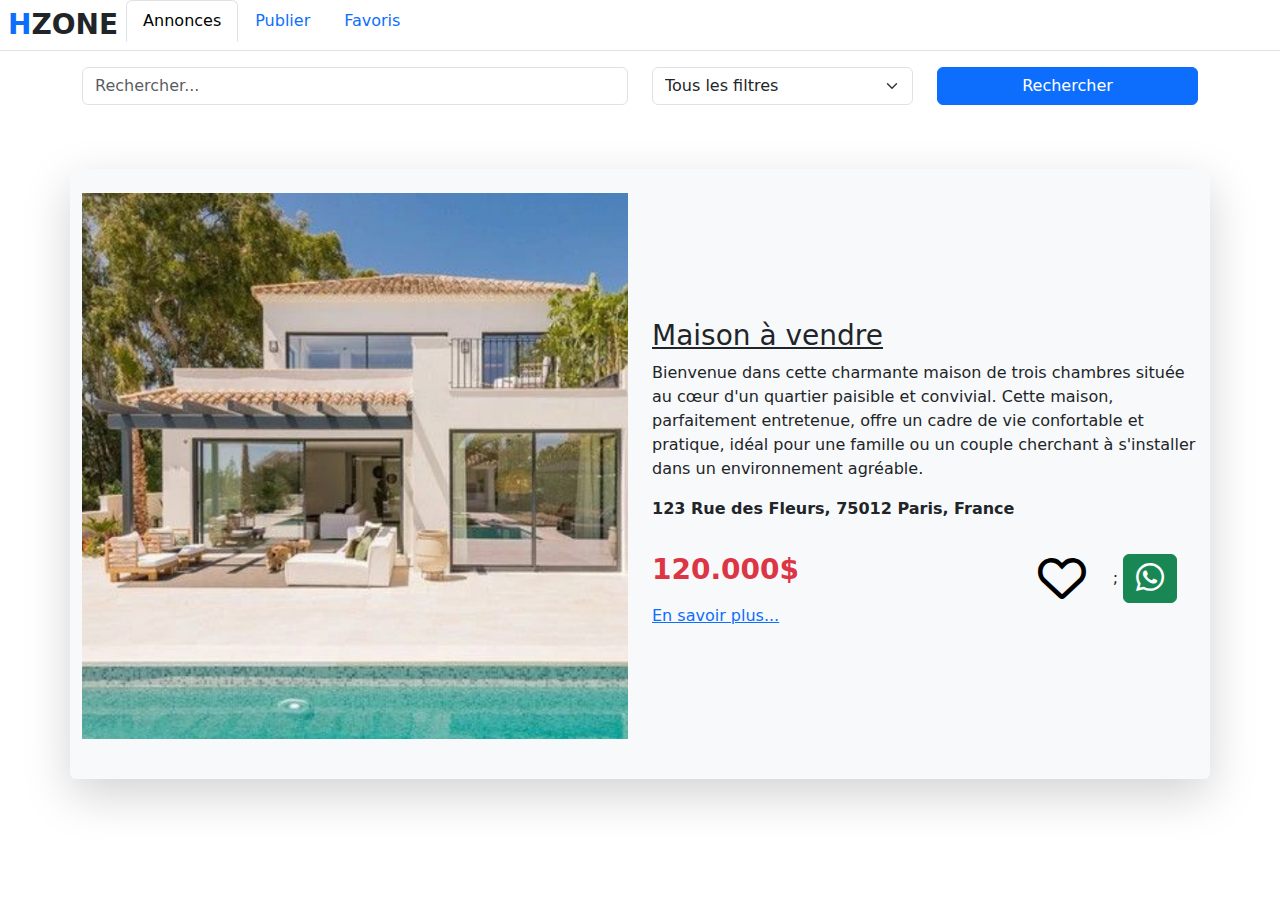
==== accueil.html @ 01813826 "Ajout de la page développer des annonces et du bouton whatsapp" ====
<!DOCTYPE html>
<html lang="fr">
<head>
  <meta charset="UTF-8">
  <meta name="viewport" content="width=device-width, initial-scale=1.0">
  <title>Accueil</title>
  <link rel="stylesheet" href="https://cdnjs.cloudflare.com/ajax/libs/animate.css/4.1.1/animate.min.css"/> <!--animated.CSS-->
  <link rel="stylesheet" href="https://cdnjs.cloudflare.com/ajax/libs/font-awesome/6.0.0-beta3/css/all.min.css"> <!--font awesome-->
  <link href="https://cdn.jsdelivr.net/npm/bootstrap@5.2.3/dist/css/bootstrap.min.css" rel="stylesheet">
  <link rel="icon" href="css/images/HZONE.png">
</head>
<body>
  <div class="container-fluid">
    <!-- Nav tabs -->
   <div class="row d-flex flex-row">
    <ul class="nav nav-tabs" id="myTab" role="tablist">
        <li class="m-2"><span class="h1 fs-3 w-100 fw-bold w-100"><span class="text-primary">H</span>ZONE</span></li>
      <li class="nav-item" role="presentation">
        <a class="nav-link active" id="annonces-tab" data-bs-toggle="tab" href="#annonces" role="tab" aria-controls="annonces" aria-selected="true">Annonces</a>
      </li>
      <li class="nav-item" role="presentation">
        <a class="nav-link" id="publier-tab" data-bs-toggle="tab" href="#publier" role="tab" aria-controls="publier" aria-selected="false">Publier</a>
      </li>
      <li class="nav-item" role="presentation">
        <a class="nav-link" id="favoris-tab" data-bs-toggle="tab" href="#favoris" role="tab" aria-controls="favoris" aria-selected="false">Favoris</a>
      </li>
    </ul>
   </div>

    <!-- Tab panes -->
    <div class="tab-content" id="myTabContent">
      <!--Les annonces en ligne-->
      <div class="tab-pane fade show active container p-0" id="annonces" role="tabpanel" aria-labelledby="annonces-tab">
         <!--la barre de recherche et filtre-->
        <div class="container-fluid mt-3 ">
          <div class="row md-3">
            <div class="col-sm-6">
              <input class="form-control mb-3" type="text" id="searchInput" placeholder="Rechercher...">
            </div>
            <div class="col-sm-3">
              <select class="form-select mb-3" id="filterSelect">
                <option value="">Tous les filtres</option>
                <option value="option1">Filtre 1</option>
                <option value="option2">Filtre 2</option>
                <option value="option3">Filtre 3</option>
              </select>
            </div>
            <div class="col-sm-3">
              <button class="btn btn-primary w-100" id="searchButton">Rechercher</button>
            </div>
          </div>
      
          <div id="resultContainer">
            <!-- Résultats de la recherche seront affichés ici -->
          </div>
        </div>

        <!--Affichage des annonces-->
        <div class="container mt-5  p-0">
          <!--Modèle annonces des ventes-->
          <div class="container-fluid container-annonces w-100 p-0 d-flex align-items-center flex-column">
            <div class="row bg-light container p-0 shadow-lg mb-3 pt-4 pb-4 rounded">
              <!--l'image-->
              <div class="col-md-6 mb-3">
                <img src="css/images/maison vacance.jpg" alt="" class="image-responsive w-100">
              </div>
              <!--la description-->
              <div class="col-md-6 d-flex  justify-content-center flex-column">
                <div class="row">
                    <h3 id="intitulé" class="text-decoration-underline">Maison à vendre</h3>
                  <p id="description">
                    Bienvenue dans cette charmante maison de trois chambres située au cœur d'un quartier paisible et convivial.
                    Cette maison, parfaitement entretenue, offre un cadre de vie confortable et pratique, idéal pour une famille ou un couple cherchant à s'installer dans un environnement agréable.
                  </p>
  
                  <p id="addresse" class="fw-bold">123 Rue des Fleurs, 75012 Paris, France</p>
                </div>
              <div class="row pt-3">
                <div class="col-8">
                  <h3 id="prix" class="text-danger fw-bold">120.000$</h3>
               </div>
               <div class="col-4 d-flex align-items-center justify-content-center">
                 <button id="likeButton" class="border-0 bg-light not-liked">
                  <i class="far fa-heart text-black fa-3x" id="likeButtonIcon"></i>
                </button>
                <div class="container text-center"> ;
                  <a href="#" id="whatsapp-share" class="btn btn-success"> 
                    <i class="fab fa-whatsapp fa-2x"></i>
                  </a>
                </div>
               </div>
              </div>
                <a href="annonces.html">En savoir plus...</a>
          
              </div>
            </div>
  
  
            <!--Modèle annonces de location-->
            <div class="row"></div>
          </div>
        </div>
      </div>

      <!--Mettre en ligne une annonces-->
      <div class="tab-pane fade container p-3" id="publier" role="tabpanel" aria-labelledby="publier-tab">
        <div class="row">
          <label for="options" class="fw-bold">Vendre ou Louer</label>
          <select name="options" id="options" class="form-select">
            <option value="" selected>Voulez-vous vendre ou mettre en location</option>
            <option value="louer">Louer</option>
            <option value="vendre">Vendre</option>
          </select>
        </div>

        <!--Description des caractéristiques de bien à mettre en ligne-->
        <div class="row mt-2" style="display:none" id="divOptionLocation">
          <label for="options" class="fw-bold">Quel type de bien voulez-vous mettre en location</label>
          <select name="optionLocation" id="optionLocation" class="form-select">
            <option value="" selected>Choisissez...</option>
            <option value="chambre">Chambre</option>
            <option value="maison">Maison</option>
            <option value="appartement">Appartement</option>
            <option value="autre">autre</option>
          </select>
        </div>
        <div class="row" id="formPublication">
          
          
          
        </div>

      </div>

      <!--Voir mes favoris-->
      <div class="tab-pane fade container" id="favoris" role="tabpanel" aria-labelledby="favoris-tab">
        <p>Contenu de l'onglet Favoris.</p>
      </div>
    </div>
  </div>

  <script src="https://cdn.jsdelivr.net/npm/bootstrap@5.2.3/dist/js/bootstrap.bundle.min.js"></script> <!--le script bootstrap-->
  <script src="https://code.jquery.com/jquery-3.7.1.min.js"></script> <!--Jquery-->

  <script>

    //affectation des variables
    const formPublication = document.getElementById("formPublication");
    const options = document.getElementById("options");
    const optionLocation = document.getElementById("optionLocation");
    const divOptionLocation = document.getElementById("divOptionLocation");
    const likeButton = document.getElementById("likeButton");
    const likeButtonIcon = document.getElementById("likeButtonIcon")
    document.getElementById('whatsapp-share').addEventListener('click', function() { const url = window.location.href; // URL actuelle de la page 
    const text = "Check this out: "; 
    const message = `${text}${url}`; 
    const whatsappURL = `https://wa.me/?text=${encodeURIComponent(message)}`;
    window.open(whatsappURL, '_blank'); });


    //definition des fonctions
    const likeOrUnlike = ()=>{
      likeButtonIcon.addEventListener('click', function(){
        let isLiked = likeButton.classList.contains("not-liked");
        if(isLiked){
        likeButton.classList.remove("not-liked");
        likeButton.classList.add('liked');
        likeButtonIcon.classList.remove("far", 'text-black');
        likeButtonIcon.classList.add("fas", "text-danger");
      }else{
        likeButton.classList.remove('liked');
        likeButton.classList.add("not-liked");
        likeButtonIcon.classList.remove("fas", "text-danger");
        likeButtonIcon.classList.add("far", 'text-black');
      }
      })
    }

    

    const formVente = () => {
      formPublication.innerHTML =`<div class="container mt-5"> 
            <h2>Formulaire de Mise en Vente</h2> 
            <form> 
              <!-- Adresse --> 
              <div class="mb-3"> 
                <label for="address" class="form-label">Adresse</label>
                <input type="text" class="form-control" id="address" placeholder="Entrez l'adresse complète" required>
              </div>
              <!-- Prix -->
              <div class="mb-3">
                <label for="price" class="form-label">Prix</label>
                <input type="number" class="form-control" id="price" placeholder="Entrez le prix demandé en dollars" required>
              </div>
              <!-- Type de Propriété -->
              <div class="mb-3">
                <label for="propertyType" class="form-label">Type de Propriété</label>
                <select class="form-select" id="propertyType" required>
                  <option value="">Choisissez...</option>
                  <option value="maison_individuelle">Maison Individuelle</option>
                  <option value="appartement">Appartement</option>
                  <option value="duplex">Duplex</option>
                  <option value="chambre">Chambre</option>
                  <option value="autre">autre</option>
                </select>
              </div>
              <!-- Superficie -->
              <div class="mb-3">
                <label for="superficie" class="form-label">Superficie (en m²)</label>
                <input type="number" class="form-control" id="superficie" placeholder="Entrez la superficie" required>
              </div>
              <!-- Nombre de Chambres -->
               <div class="mb-3">
                <label for="chambres" class="form-label">Nombre de Chambres</label>
                <input type="number" class="form-control" id="chambres" placeholder="Entrez le nombre de chambres" required>
              </div>
              <!-- Nombre de Salles de Bain -->
               <div class="mb-3">
                <label for="sallesBain" class="form-label">Nombre de Salles de Bain</label>
                <input type="number" class="form-control" id="sallesBain" placeholder="Entrez le nombre de salles de bain" required>
              </div>
              <!-- Agencement -->
              <div class="mb-3">
                <label for="agencement" class="form-label">Agencement</label>
                <textarea class="form-control" id="agencement" rows="3" placeholder="Décrivez l'agencement des pièces" required></textarea>
              </div> <!-- Espaces Extérieurs --> <div class="mb-3"> <label for="espacesExt" class="form-label">Espaces Extérieurs</label>
                <textarea class="form-control" id="espacesExt" rows="3" placeholder="Décrivez les espaces extérieurs (jardin, terrasse, etc.)" required></textarea>
              </div>
              <!-- Quartier -->
              <div class="mb-3">
                <label for="quartier" class="form-label">Quartier</label>
                <input type="text" class="form-control" id="quartier" placeholder="Donnez uniquement le nom du quartier" required>
              </div>
              <!-- Photos -->
              <div class="mb-3">
                <label for="photos" class="form-label">Photos</label>
                <input type="file" class="form-control" id="photos" multiple required>
              </div>
              <!-- Numéro propriétaire --> 
              <div class="mb-3"> 
                <label for="address" class="form-label">Numéro de téléphone</label>
                <input type="tel" class="form-control" id="numTelPro" placeholder="Entre le numéro de téléphone sur lequel vous receverez le virement" required>
              </div>
              <!-- Bouton de Soumission -->
               <button type="submit" class="btn btn-primary">Soumettre</button>
              </form>
            </div>`;
    }

    const locationChambre = ()=>{
      formPublication.innerHTML = `
  <div class="container mt-5">
    <h2>Formulaire de Location de Chambre d'Hôtel</h2>
    <form>
      <!-- Nom de l'Hôtel -->
      <div class="mb-3">
        <label for="hotelName" class="form-label">Nom de l'Hôtel</label>
        <input type="text" class="form-control" id="hotelName" placeholder="Entrez le nom de l'hôtel" required>
      </div>
      
      <!-- Adresse -->
      <div class="mb-3">
        <label for="address" class="form-label">Adresse</label>
        <input type="text" class="form-control" id="address" placeholder="Entrez l'adresse complète" required>
      </div>
      
      <!-- Numéro de Téléphone -->
      <div class="mb-3">
        <label for="phone" class="form-label">Numéro de Téléphone</label>
        <input type="tel" class="form-control" id="phone" placeholder="Entrez le numéro de téléphone sur lequel doit s'effectuer le virement" required>
      </div>
      
      <!-- Prix par Nuit -->
      <div class="mb-3">
        <label for="price" class="form-label">Prix par Nuit</label>
        <input type="number" class="form-control" id="price" placeholder="Entrez le prix par nuit" required>
      </div>
      
      <!-- Type de Chambre -->
      <div class="mb-3">
        <label for="roomType" class="form-label">Type de Chambre</label>
        <select class="form-select" id="roomType" required>
          <option value="">Choisissez...</option>
          <option value="standard">Standard</option>
          <option value="deluxe">Deluxe</option>
          <option value="suite">Suite</option>
        </select>
      </div>
      
      <!-- Superficie -->
      <div class="mb-3">
        <label for="superficie" class="form-label">Superficie (en m²)</label>
        <input type="number" class="form-control" id="superficie" placeholder="Entrez la superficie" required>
      </div>
      
      <!-- Nombre de Lits -->
      <div class="mb-3">
        <label for="beds" class="form-label">Nombre de Lits</label>
        <input type="number" class="form-control" id="beds" placeholder="Entrez le nombre de lits" required>
      </div>
      
      <!-- Capacité d'Accueil -->
      <div class="mb-3">
        <label for="capacity" class="form-label">Capacité d'Accueil</label>
        <input type="number" class="form-control" id="capacity" placeholder="Nombre maximal de personnes" required>
      </div>
      
      <!-- Photos -->
      <div class="mb-3">
        <label for="photos" class="form-label">Photos</label>
        <input type="file" class="form-control" id="photos" multiple required>
      </div>
      
      <!-- Bouton de Soumission -->
      <button type="submit" class="btn btn-primary">Soumettre</button>
    </form>
  </div>`
      
    }

   options.addEventListener("change", ()=>{
    divOptionLocation.style.display = 'none'
    formPublication.innerHTML = ``
    if(options.value==="vendre"){
      formVente()
      $(document).ready(function() { setTimeout(function() { $("#formPublication").addClass("animate__animated animate__fadeInUp"); }, 1);  }); //afficher le formulaire de vente
    }else if(options.value==="louer"){
      divOptionLocation.style.display = "block";
      $(document).ready(function() { setTimeout(function() { $("#optionLocation").addClass("animate__animated animate__fadeInUp"); }, 10);  }); //affiche le formulaire du bien de location
      optionLocation.addEventListener("change", ()=>{
        if(optionLocation.value==="chambre"){
        locationChambre();
        $(document).ready(function() { setTimeout(function() { $("#formPublication").addClass("animate__animated animate__fadeInUp"); }, 10);  }); //affiche la location de chambre
      }
      })
    }
   })

   

   $(document).ready(function() {
      $("#searchButton").click(function() {
        const searchTerm = $("#searchInput").val();
        const filterOption = $("#filterSelect").val();

        // Logique pour filtrer les résultats
        console.log("Recherche:", searchTerm, "Filtre:", filterOption);

        // Affiche les résultats filtrés
        $("#resultContainer").html(`<p>Résultats pour: "${searchTerm}" avec le filtre: "${filterOption}"</p>`);
      });
    });
    likeOrUnlike()
  </script>
</body>
</html>
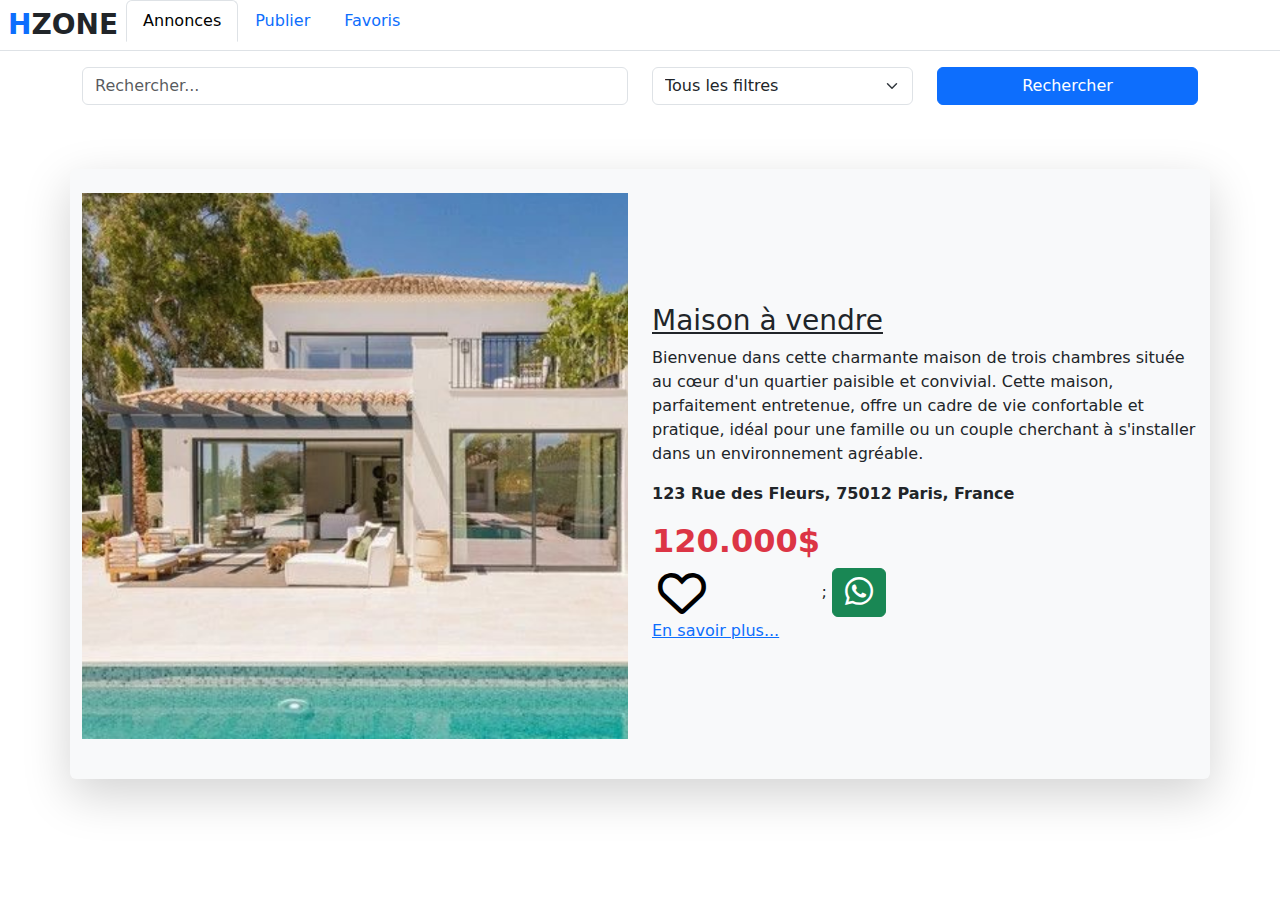
==== commit 2a2df284: "alignement des icones like and share, création du dossier javaScripts" ====
--- a/accueil.html
+++ b/accueil.html
@@ -75,20 +75,28 @@
   
                   <p id="addresse" class="fw-bold">123 Rue des Fleurs, 75012 Paris, France</p>
                 </div>
-              <div class="row pt-3">
-                <div class="col-8">
-                  <h3 id="prix" class="text-danger fw-bold">120.000$</h3>
+              <div class="row  d-flex justify-content-center align-items-center flex-row">
+                <div class="col-md-6 w-100">
+                  <h3 id="prix" class="text-danger fw-bold fa-2x">120.000$</h3>
                </div>
-               <div class="col-4 d-flex align-items-center justify-content-center">
-                 <button id="likeButton" class="border-0 bg-light not-liked">
-                  <i class="far fa-heart text-black fa-3x" id="likeButtonIcon"></i>
-                </button>
-                <div class="container text-center"> ;
-                  <a href="#" id="whatsapp-share" class="btn btn-success"> 
-                    <i class="fab fa-whatsapp fa-2x"></i>
-                  </a>
+
+               <div class="col-md-6 w-100 container">
+                <div class="row">
+                  <div class="col-3">
+                    <button id="likeButton" class="border-0 bg-light not-liked">
+                      <i class="far fa-heart text-black fa-3x" id="likeButtonIcon"></i>
+                    </button>
+                  </div>
+                  <div class="col-3">
+                    <div class="text-center"> ;
+                      <a href="#" id="whatsapp-share" class="btn btn-success"> 
+                        <i class="fab fa-whatsapp fa-2x"></i>
+                      </a>
+                    </div>
+                  </div>
                 </div>
                </div>
+              
               </div>
                 <a href="annonces.html">En savoir plus...</a>
           
@@ -115,7 +123,7 @@
 
         <!--Description des caractéristiques de bien à mettre en ligne-->
         <div class="row mt-2" style="display:none" id="divOptionLocation">
-          <label for="options" class="fw-bold">Quel type de bien voulez-vous mettre en location</label>
+          <label for="optionLocation" class="fw-bold">Quel type de bien voulez-vous mettre en location</label>
           <select name="optionLocation" id="optionLocation" class="form-select">
             <option value="" selected>Choisissez...</option>
             <option value="chambre">Chambre</option>
@@ -142,215 +150,6 @@
   <script src="https://cdn.jsdelivr.net/npm/bootstrap@5.2.3/dist/js/bootstrap.bundle.min.js"></script> <!--le script bootstrap-->
   <script src="https://code.jquery.com/jquery-3.7.1.min.js"></script> <!--Jquery-->
 
-  <script>
-
-    //affectation des variables
-    const formPublication = document.getElementById("formPublication");
-    const options = document.getElementById("options");
-    const optionLocation = document.getElementById("optionLocation");
-    const divOptionLocation = document.getElementById("divOptionLocation");
-    const likeButton = document.getElementById("likeButton");
-    const likeButtonIcon = document.getElementById("likeButtonIcon")
-    document.getElementById('whatsapp-share').addEventListener('click', function() { const url = window.location.href; // URL actuelle de la page 
-    const text = "Check this out: "; 
-    const message = `${text}${url}`; 
-    const whatsappURL = `https://wa.me/?text=${encodeURIComponent(message)}`;
-    window.open(whatsappURL, '_blank'); });
-
-
-    //definition des fonctions
-    const likeOrUnlike = ()=>{
-      likeButtonIcon.addEventListener('click', function(){
-        let isLiked = likeButton.classList.contains("not-liked");
-        if(isLiked){
-        likeButton.classList.remove("not-liked");
-        likeButton.classList.add('liked');
-        likeButtonIcon.classList.remove("far", 'text-black');
-        likeButtonIcon.classList.add("fas", "text-danger");
-      }else{
-        likeButton.classList.remove('liked');
-        likeButton.classList.add("not-liked");
-        likeButtonIcon.classList.remove("fas", "text-danger");
-        likeButtonIcon.classList.add("far", 'text-black');
-      }
-      })
-    }
-
-    
-
-    const formVente = () => {
-      formPublication.innerHTML =`<div class="container mt-5"> 
-            <h2>Formulaire de Mise en Vente</h2> 
-            <form> 
-              <!-- Adresse --> 
-              <div class="mb-3"> 
-                <label for="address" class="form-label">Adresse</label>
-                <input type="text" class="form-control" id="address" placeholder="Entrez l'adresse complète" required>
-              </div>
-              <!-- Prix -->
-              <div class="mb-3">
-                <label for="price" class="form-label">Prix</label>
-                <input type="number" class="form-control" id="price" placeholder="Entrez le prix demandé en dollars" required>
-              </div>
-              <!-- Type de Propriété -->
-              <div class="mb-3">
-                <label for="propertyType" class="form-label">Type de Propriété</label>
-                <select class="form-select" id="propertyType" required>
-                  <option value="">Choisissez...</option>
-                  <option value="maison_individuelle">Maison Individuelle</option>
-                  <option value="appartement">Appartement</option>
-                  <option value="duplex">Duplex</option>
-                  <option value="chambre">Chambre</option>
-                  <option value="autre">autre</option>
-                </select>
-              </div>
-              <!-- Superficie -->
-              <div class="mb-3">
-                <label for="superficie" class="form-label">Superficie (en m²)</label>
-                <input type="number" class="form-control" id="superficie" placeholder="Entrez la superficie" required>
-              </div>
-              <!-- Nombre de Chambres -->
-               <div class="mb-3">
-                <label for="chambres" class="form-label">Nombre de Chambres</label>
-                <input type="number" class="form-control" id="chambres" placeholder="Entrez le nombre de chambres" required>
-              </div>
-              <!-- Nombre de Salles de Bain -->
-               <div class="mb-3">
-                <label for="sallesBain" class="form-label">Nombre de Salles de Bain</label>
-                <input type="number" class="form-control" id="sallesBain" placeholder="Entrez le nombre de salles de bain" required>
-              </div>
-              <!-- Agencement -->
-              <div class="mb-3">
-                <label for="agencement" class="form-label">Agencement</label>
-                <textarea class="form-control" id="agencement" rows="3" placeholder="Décrivez l'agencement des pièces" required></textarea>
-              </div> <!-- Espaces Extérieurs --> <div class="mb-3"> <label for="espacesExt" class="form-label">Espaces Extérieurs</label>
-                <textarea class="form-control" id="espacesExt" rows="3" placeholder="Décrivez les espaces extérieurs (jardin, terrasse, etc.)" required></textarea>
-              </div>
-              <!-- Quartier -->
-              <div class="mb-3">
-                <label for="quartier" class="form-label">Quartier</label>
-                <input type="text" class="form-control" id="quartier" placeholder="Donnez uniquement le nom du quartier" required>
-              </div>
-              <!-- Photos -->
-              <div class="mb-3">
-                <label for="photos" class="form-label">Photos</label>
-                <input type="file" class="form-control" id="photos" multiple required>
-              </div>
-              <!-- Numéro propriétaire --> 
-              <div class="mb-3"> 
-                <label for="address" class="form-label">Numéro de téléphone</label>
-                <input type="tel" class="form-control" id="numTelPro" placeholder="Entre le numéro de téléphone sur lequel vous receverez le virement" required>
-              </div>
-              <!-- Bouton de Soumission -->
-               <button type="submit" class="btn btn-primary">Soumettre</button>
-              </form>
-            </div>`;
-    }
-
-    const locationChambre = ()=>{
-      formPublication.innerHTML = `
-  <div class="container mt-5">
-    <h2>Formulaire de Location de Chambre d'Hôtel</h2>
-    <form>
-      <!-- Nom de l'Hôtel -->
-      <div class="mb-3">
-        <label for="hotelName" class="form-label">Nom de l'Hôtel</label>
-        <input type="text" class="form-control" id="hotelName" placeholder="Entrez le nom de l'hôtel" required>
-      </div>
-      
-      <!-- Adresse -->
-      <div class="mb-3">
-        <label for="address" class="form-label">Adresse</label>
-        <input type="text" class="form-control" id="address" placeholder="Entrez l'adresse complète" required>
-      </div>
-      
-      <!-- Numéro de Téléphone -->
-      <div class="mb-3">
-        <label for="phone" class="form-label">Numéro de Téléphone</label>
-        <input type="tel" class="form-control" id="phone" placeholder="Entrez le numéro de téléphone sur lequel doit s'effectuer le virement" required>
-      </div>
-      
-      <!-- Prix par Nuit -->
-      <div class="mb-3">
-        <label for="price" class="form-label">Prix par Nuit</label>
-        <input type="number" class="form-control" id="price" placeholder="Entrez le prix par nuit" required>
-      </div>
-      
-      <!-- Type de Chambre -->
-      <div class="mb-3">
-        <label for="roomType" class="form-label">Type de Chambre</label>
-        <select class="form-select" id="roomType" required>
-          <option value="">Choisissez...</option>
-          <option value="standard">Standard</option>
-          <option value="deluxe">Deluxe</option>
-          <option value="suite">Suite</option>
-        </select>
-      </div>
-      
-      <!-- Superficie -->
-      <div class="mb-3">
-        <label for="superficie" class="form-label">Superficie (en m²)</label>
-        <input type="number" class="form-control" id="superficie" placeholder="Entrez la superficie" required>
-      </div>
-      
-      <!-- Nombre de Lits -->
-      <div class="mb-3">
-        <label for="beds" class="form-label">Nombre de Lits</label>
-        <input type="number" class="form-control" id="beds" placeholder="Entrez le nombre de lits" required>
-      </div>
-      
-      <!-- Capacité d'Accueil -->
-      <div class="mb-3">
-        <label for="capacity" class="form-label">Capacité d'Accueil</label>
-        <input type="number" class="form-control" id="capacity" placeholder="Nombre maximal de personnes" required>
-      </div>
-      
-      <!-- Photos -->
-      <div class="mb-3">
-        <label for="photos" class="form-label">Photos</label>
-        <input type="file" class="form-control" id="photos" multiple required>
-      </div>
-      
-      <!-- Bouton de Soumission -->
-      <button type="submit" class="btn btn-primary">Soumettre</button>
-    </form>
-  </div>`
-      
-    }
-
-   options.addEventListener("change", ()=>{
-    divOptionLocation.style.display = 'none'
-    formPublication.innerHTML = ``
-    if(options.value==="vendre"){
-      formVente()
-      $(document).ready(function() { setTimeout(function() { $("#formPublication").addClass("animate__animated animate__fadeInUp"); }, 1);  }); //afficher le formulaire de vente
-    }else if(options.value==="louer"){
-      divOptionLocation.style.display = "block";
-      $(document).ready(function() { setTimeout(function() { $("#optionLocation").addClass("animate__animated animate__fadeInUp"); }, 10);  }); //affiche le formulaire du bien de location
-      optionLocation.addEventListener("change", ()=>{
-        if(optionLocation.value==="chambre"){
-        locationChambre();
-        $(document).ready(function() { setTimeout(function() { $("#formPublication").addClass("animate__animated animate__fadeInUp"); }, 10);  }); //affiche la location de chambre
-      }
-      })
-    }
-   })
-
-   
-
-   $(document).ready(function() {
-      $("#searchButton").click(function() {
-        const searchTerm = $("#searchInput").val();
-        const filterOption = $("#filterSelect").val();
-
-        // Logique pour filtrer les résultats
-        console.log("Recherche:", searchTerm, "Filtre:", filterOption);
-
-        // Affiche les résultats filtrés
-        $("#resultContainer").html(`<p>Résultats pour: "${searchTerm}" avec le filtre: "${filterOption}"</p>`);
-      });
-    });
-    likeOrUnlike()
-  </script>
+  <script src="javaScript/scripts.js"></script>
 </body>
 </html>
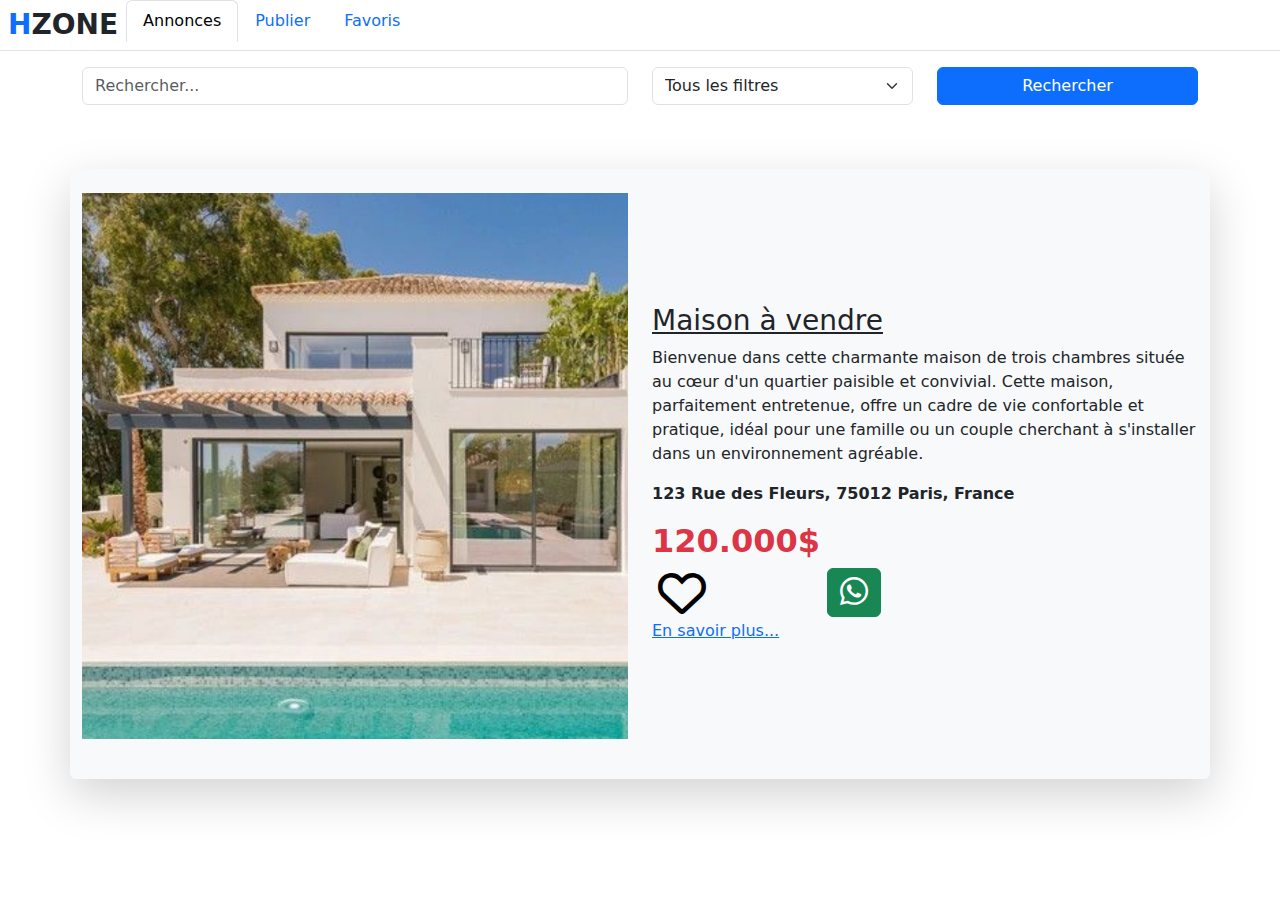
==== commit 80bfb0dc: "retrait du ; dans la div des icones" ====
--- a/accueil.html
+++ b/accueil.html
@@ -88,7 +88,7 @@
                     </button>
                   </div>
                   <div class="col-3">
-                    <div class="text-center"> ;
+                    <div class="text-center">
                       <a href="#" id="whatsapp-share" class="btn btn-success"> 
                         <i class="fab fa-whatsapp fa-2x"></i>
                       </a>
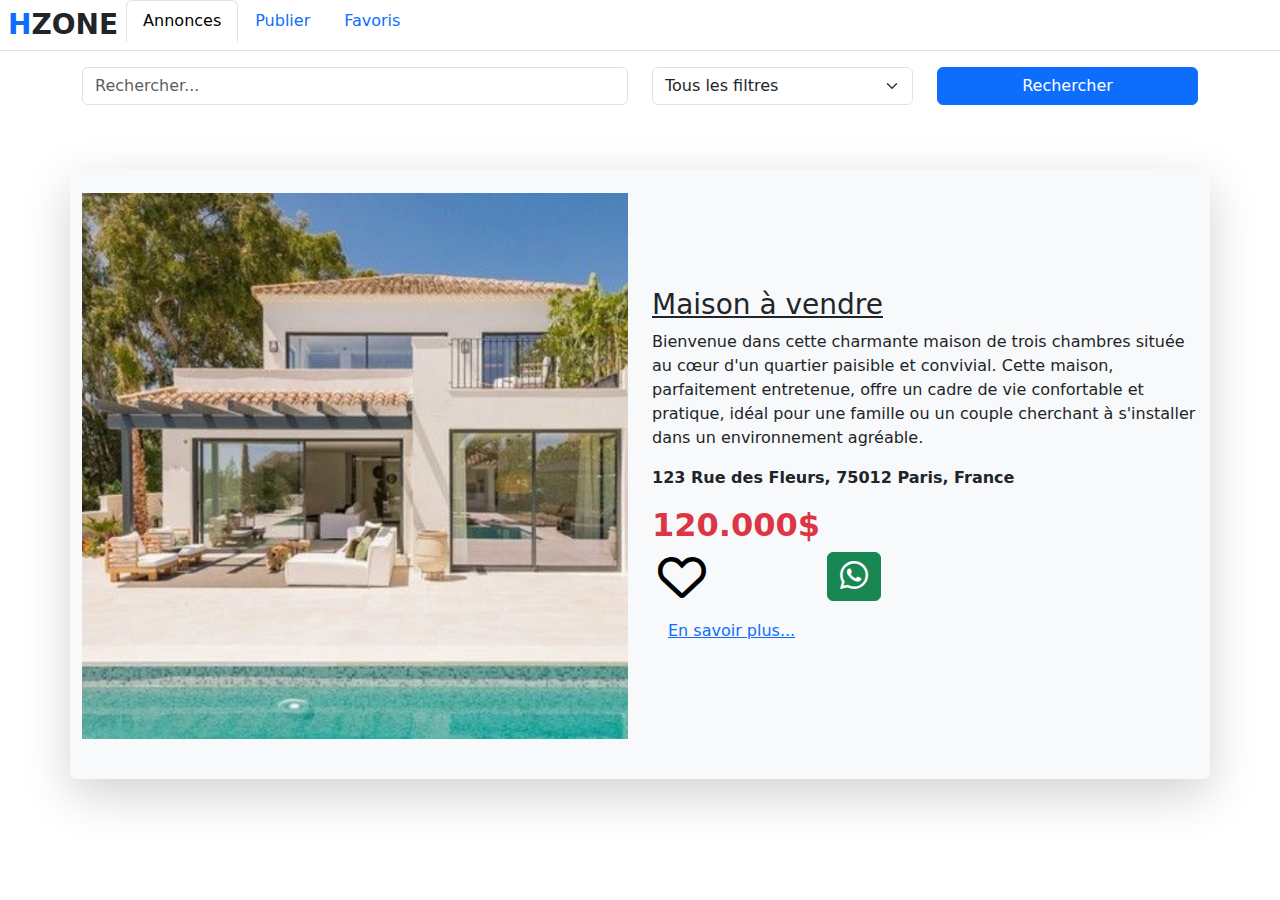
==== commit 2e88008e: "image vers en savoir plus ..." ====
--- a/accueil.html
+++ b/accueil.html
@@ -62,7 +62,9 @@
             <div class="row bg-light container p-0 shadow-lg mb-3 pt-4 pb-4 rounded">
               <!--l'image-->
               <div class="col-md-6 mb-3">
-                <img src="css/images/maison vacance.jpg" alt="" class="image-responsive w-100">
+                <a href="annonces.html">
+                  <img src="css/images/maison vacance.jpg" alt="" class="image-responsive w-100">
+                </a>
               </div>
               <!--la description-->
               <div class="col-md-6 d-flex  justify-content-center flex-column">
@@ -98,8 +100,7 @@
                </div>
               
               </div>
-                <a href="annonces.html">En savoir plus...</a>
-          
+                <a href="annonces.html" class="m-3">En savoir plus...</a>
               </div>
             </div>
   
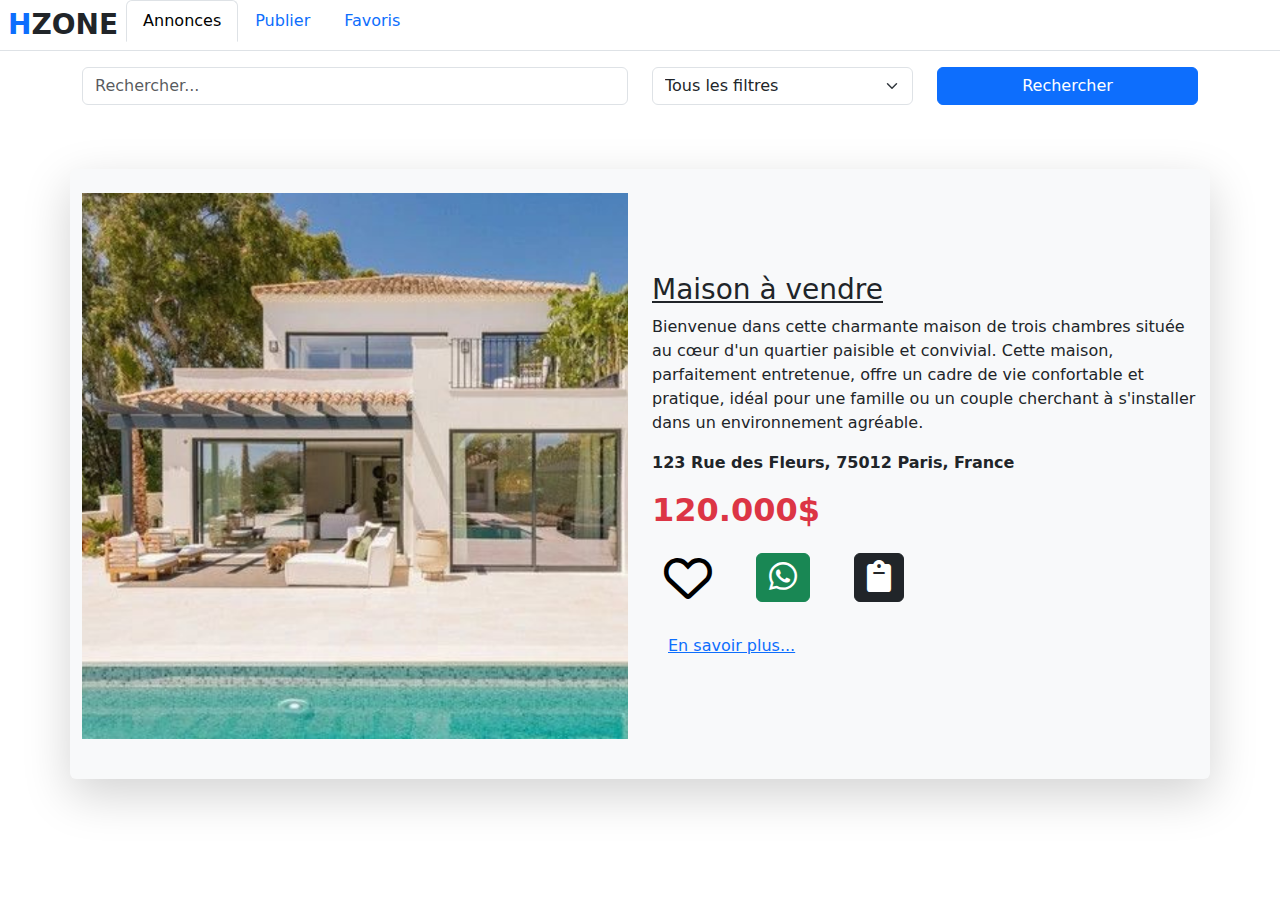
==== commit c6efead8: "ajout de la fonction copier le lien" ====
--- a/accueil.html
+++ b/accueil.html
@@ -82,18 +82,25 @@
                   <h3 id="prix" class="text-danger fw-bold fa-2x">120.000$</h3>
                </div>
 
-               <div class="col-md-6 w-100 container">
+               <div class="col-md-6 w-100 container mt-3">
                 <div class="row">
-                  <div class="col-3">
+                  <div class="col-2 text-center">
                     <button id="likeButton" class="border-0 bg-light not-liked">
                       <i class="far fa-heart text-black fa-3x" id="likeButtonIcon"></i>
                     </button>
                   </div>
-                  <div class="col-3">
+                  <div class="col-2">
                     <div class="text-center">
                       <a href="#" id="whatsapp-share" class="btn btn-success"> 
                         <i class="fab fa-whatsapp fa-2x"></i>
                       </a>
+                    </div>
+                  </div>
+                  <div class="col-2">
+                    <div class="container text-center">
+                      <button class="btn btn-dark" id="copyButton">
+                        <i class="fas fa-clipboard fa-2x"></i>
+                      </button><p id="messageCopyButton" class="text-center"></p>
                     </div>
                   </div>
                 </div>
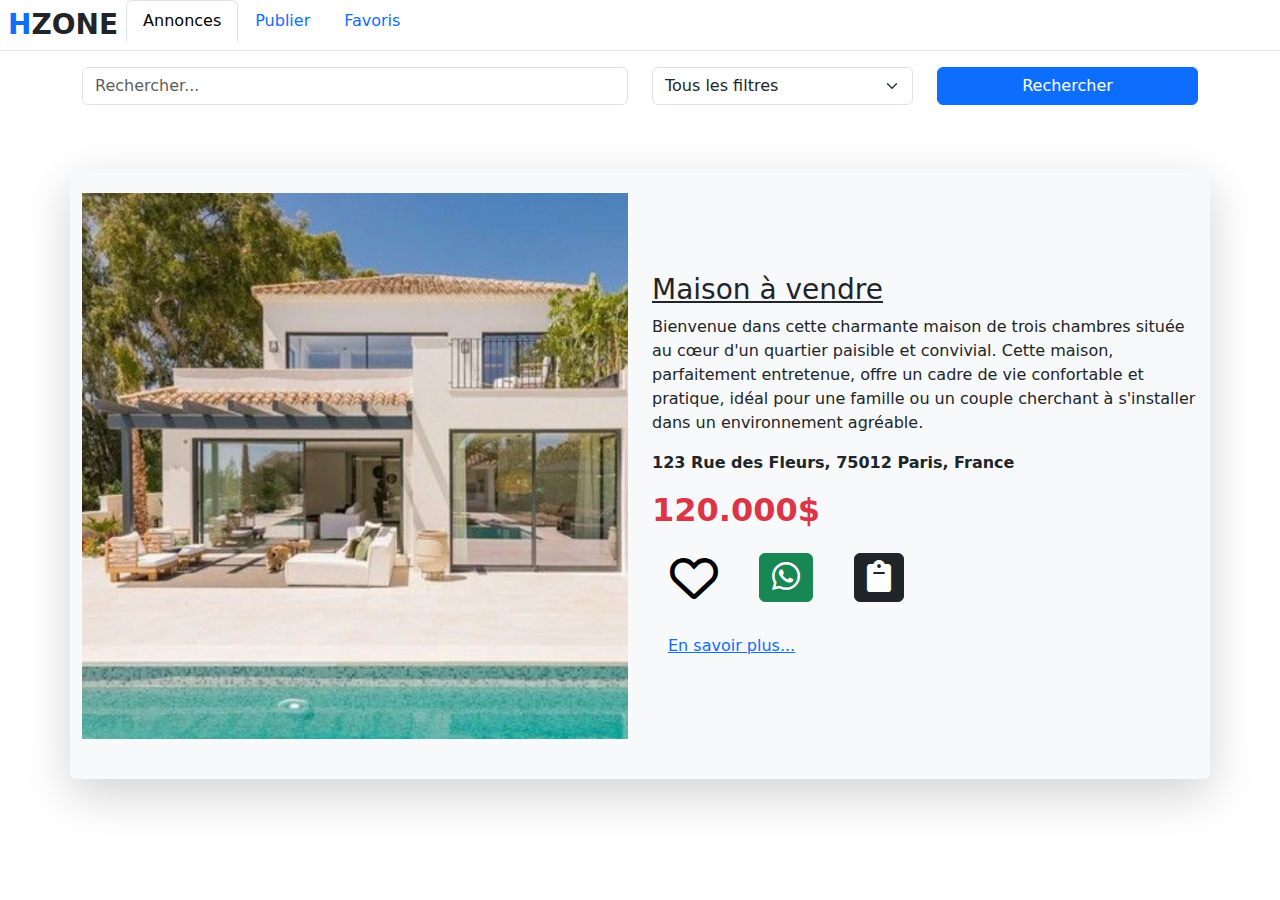
==== commit cb7223f2: "alignement icone" ====
--- a/accueil.html
+++ b/accueil.html
@@ -83,14 +83,16 @@
                </div>
 
                <div class="col-md-6 w-100 container mt-3">
-                <div class="row">
+                <div class="row text-center">
                   <div class="col-2 text-center">
-                    <button id="likeButton" class="border-0 bg-light not-liked">
-                      <i class="far fa-heart text-black fa-3x" id="likeButtonIcon"></i>
-                    </button>
+                    <div class="container text-center">
+                      <button id="likeButton" class="border-0 bg-light not-liked">
+                        <i class="far fa-heart text-black fa-3x" id="likeButtonIcon"></i>
+                      </button>
+                    </div>
                   </div>
                   <div class="col-2">
-                    <div class="text-center">
+                    <div class=" container text-center">
                       <a href="#" id="whatsapp-share" class="btn btn-success"> 
                         <i class="fab fa-whatsapp fa-2x"></i>
                       </a>
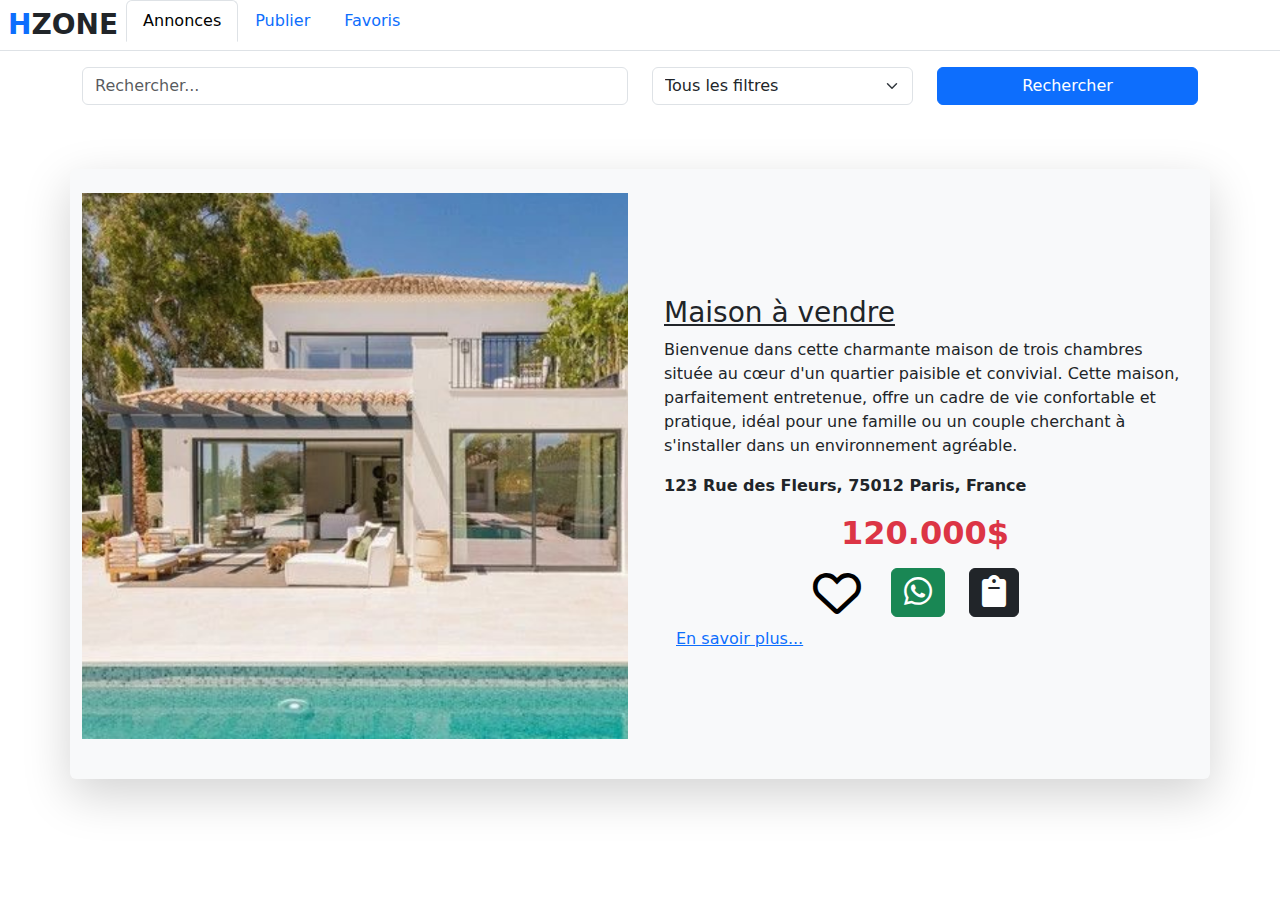
==== commit e89ea848: "centré prix et icone" ====
--- a/accueil.html
+++ b/accueil.html
@@ -63,62 +63,55 @@
               <!--l'image-->
               <div class="col-md-6 mb-3">
                 <a href="annonces.html">
-                  <img src="css/images/maison vacance.jpg" alt="" class="image-responsive w-100">
+                  <img src="css/images/maison vacance.jpg" alt="" class="image-responsive w-100 h-100">
                 </a>
               </div>
               <!--la description-->
-              <div class="col-md-6 d-flex  justify-content-center flex-column">
+              <div class="col-md-6 p-4 d-flex align-items-center justify-content-center flex-column">
                 <div class="row">
                     <h3 id="intitulé" class="text-decoration-underline">Maison à vendre</h3>
-                  <p id="description">
+                    <p id="description">
                     Bienvenue dans cette charmante maison de trois chambres située au cœur d'un quartier paisible et convivial.
                     Cette maison, parfaitement entretenue, offre un cadre de vie confortable et pratique, idéal pour une famille ou un couple cherchant à s'installer dans un environnement agréable.
-                  </p>
-  
-                  <p id="addresse" class="fw-bold">123 Rue des Fleurs, 75012 Paris, France</p>
+                   </p>
+                   <p id="addresse" class="fw-bold">123 Rue des Fleurs, 75012 Paris, France</p>
                 </div>
-              <div class="row  d-flex justify-content-center align-items-center flex-row">
-                <div class="col-md-6 w-100">
-                  <h3 id="prix" class="text-danger fw-bold fa-2x">120.000$</h3>
-               </div>
-
-               <div class="col-md-6 w-100 container mt-3">
-                <div class="row text-center">
-                  <div class="col-2 text-center">
-                    <div class="container text-center">
-                      <button id="likeButton" class="border-0 bg-light not-liked">
-                        <i class="far fa-heart text-black fa-3x" id="likeButtonIcon"></i>
-                      </button>
-                    </div>
+                <div class="row">
+                  <h2 id="prix" class="text-danger fw-bold fa-2x text-center">120.000$</h2>
+                </div>
+                <div class="row pt-2 justify-content-center">
+                  <div class="col-auto">
+                    <button id="likeButton" class="border-0 bg-light not-liked">
+                      <i class="far fa-heart text-black fa-3x" id="likeButtonIcon"></i>
+                    </button>
                   </div>
-                  <div class="col-2">
-                    <div class=" container text-center">
-                      <a href="#" id="whatsapp-share" class="btn btn-success"> 
-                        <i class="fab fa-whatsapp fa-2x"></i>
-                      </a>
-                    </div>
+                
+                  <div class="col-auto">
+                    <a href="#" id="whatsapp-share" class="btn btn-success"> 
+                      <i class="fab fa-whatsapp fa-2x"></i>
+                    </a>
                   </div>
-                  <div class="col-2">
-                    <div class="container text-center">
-                      <button class="btn btn-dark" id="copyButton">
-                        <i class="fas fa-clipboard fa-2x"></i>
-                      </button><p id="messageCopyButton" class="text-center"></p>
-                    </div>
+                
+                  <div class="col-auto">
+                    <button class="btn btn-dark" id="copyButton">
+                      <i class="fas fa-clipboard fa-2x"></i>
+                    </button>
+                  </div>
+                  
+                  <div class="col-auto">
+                    <p id="messageCopyButton" class="text-center"></p>
+                  </div>
+                </div>       
+                <div class="row text-start w-100 mt-2">
+                  <di>
+                    <a href="annonces.html" class="">En savoir plus...</a>
                   </div>
                 </div>
-               </div>
-              
-              </div>
-                <a href="annonces.html" class="m-3">En savoir plus...</a>
               </div>
             </div>
-  
-  
-            <!--Modèle annonces de location-->
-            <div class="row"></div>
           </div>
         </div>
-      </div>
+  
 
       <!--Mettre en ligne une annonces-->
       <div class="tab-pane fade container p-3" id="publier" role="tabpanel" aria-labelledby="publier-tab">
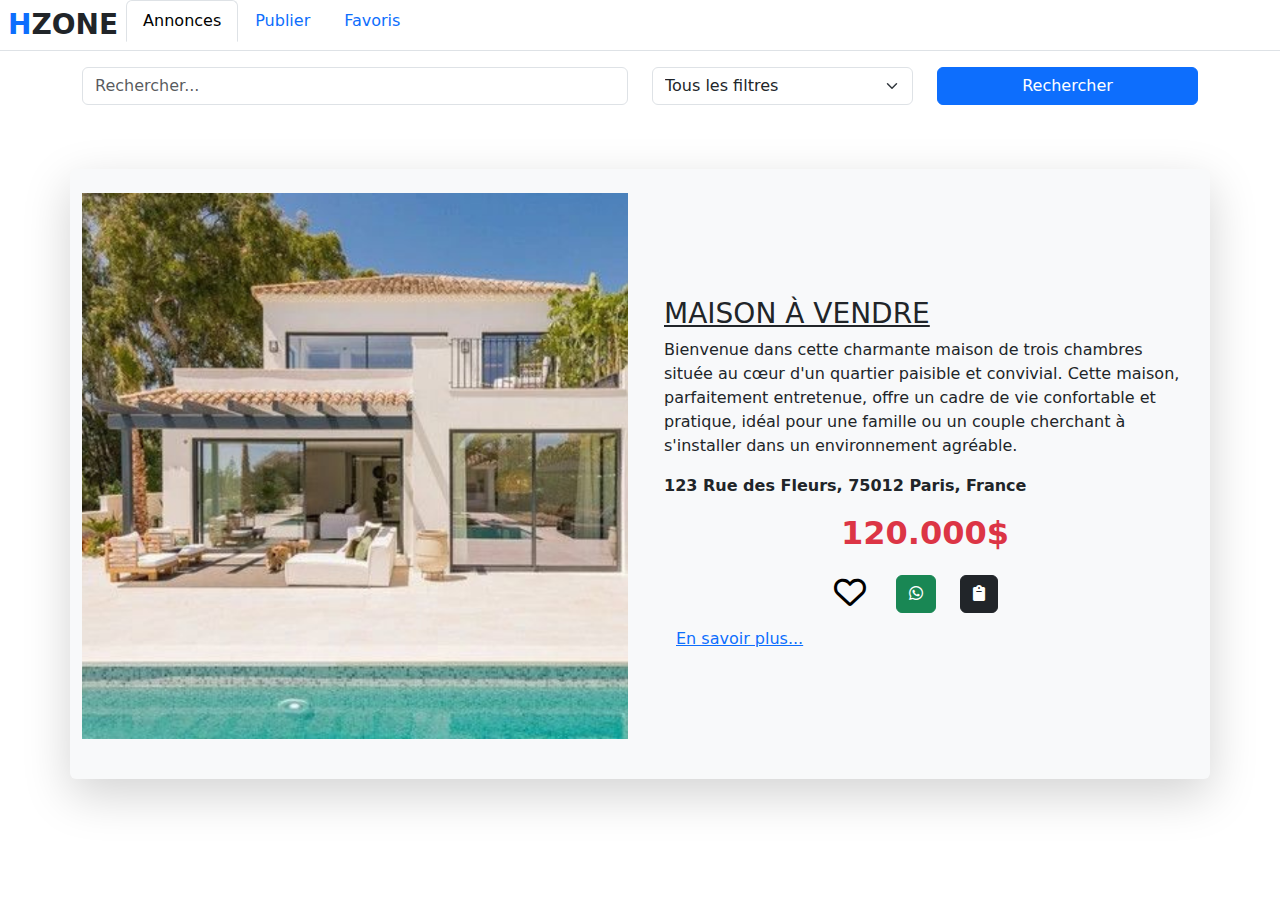
==== commit 4c87a6b6: "icon" ====
--- a/accueil.html
+++ b/accueil.html
@@ -6,6 +6,7 @@
   <title>Accueil</title>
   <link rel="stylesheet" href="https://cdnjs.cloudflare.com/ajax/libs/animate.css/4.1.1/animate.min.css"/> <!--animated.CSS-->
   <link rel="stylesheet" href="https://cdnjs.cloudflare.com/ajax/libs/font-awesome/6.0.0-beta3/css/all.min.css"> <!--font awesome-->
+  <link rel="stylesheet" href="css/styles.css">
   <link href="https://cdn.jsdelivr.net/npm/bootstrap@5.2.3/dist/css/bootstrap.min.css" rel="stylesheet">
   <link rel="icon" href="css/images/HZONE.png">
 </head>
@@ -69,7 +70,7 @@
               <!--la description-->
               <div class="col-md-6 p-4 d-flex align-items-center justify-content-center flex-column">
                 <div class="row">
-                    <h3 id="intitulé" class="text-decoration-underline">Maison à vendre</h3>
+                    <h3 id="intitulé" class="text-decoration-underline text-uppercase">Maison à vendre</h3>
                     <p id="description">
                     Bienvenue dans cette charmante maison de trois chambres située au cœur d'un quartier paisible et convivial.
                     Cette maison, parfaitement entretenue, offre un cadre de vie confortable et pratique, idéal pour une famille ou un couple cherchant à s'installer dans un environnement agréable.
@@ -80,21 +81,21 @@
                   <h2 id="prix" class="text-danger fw-bold fa-2x text-center">120.000$</h2>
                 </div>
                 <div class="row pt-2 justify-content-center">
-                  <div class="col-auto">
-                    <button id="likeButton" class="border-0 bg-light not-liked">
-                      <i class="far fa-heart text-black fa-3x" id="likeButtonIcon"></i>
+                  <div class="col-auto buttonAccueil">
+                    <button id="likeButton" class="border-0 bg-light not-liked text-center">
+                      <i class="far fa-heart text-black fa-2x" id="likeButtonIcon"></i>
                     </button>
                   </div>
                 
-                  <div class="col-auto">
+                  <div class="col-auto buttonAccueil">
                     <a href="#" id="whatsapp-share" class="btn btn-success"> 
-                      <i class="fab fa-whatsapp fa-2x"></i>
+                      <i class="fab fa-whatsapp fa-1x"></i>
                     </a>
                   </div>
                 
-                  <div class="col-auto">
+                  <div class="col-auto buttonAccueil">
                     <button class="btn btn-dark" id="copyButton">
-                      <i class="fas fa-clipboard fa-2x"></i>
+                      <i class="fas fa-clipboard fa-1x"></i>
                     </button>
                   </div>
                   
--- a/css/styles.css
+++ b/css/styles.css
@@ -0,0 +1,64 @@
+/*Index*/
+.background-image{
+    background-size: cover;
+    background-position: center;
+    background-repeat: no-repeat;  
+    height: 100vh;
+}
+
+#diapo{
+    padding:0;
+
+}
+
+.text-right{
+    display: flex;
+    justify-content: end;
+}
+
+#login{
+    margin-right: 5px;
+}
+
+/*Connexion et Inscrption*/
+.connexionContainer{
+    height: 100vh;
+    display: flex;
+    align-items: center;
+    justify-content: center;
+    background-image: url(images/apparte.jpg);
+    background-size: cover;
+}
+form{
+    text-align: center;
+    display: flex;
+    flex-direction: column;
+    box-shadow: 5px 3px 10px #333;
+    padding: 20px;
+    border-radius: 5px;
+    max-width: 500px;
+    background-color:white;
+}
+
+
+
+.container-publier{
+    background-color: red;
+    display: flex;
+    justify-content: center;
+}
+
+.container-icon{
+    background-color: red;
+    display: flex;
+    align-items: center;
+    justify-content: center;
+    flex-direction: column;
+}
+
+.buttonAccueil{
+    height: 50px;
+    width: 5Opx;
+    display: flex;
+    align-items: center;
+}